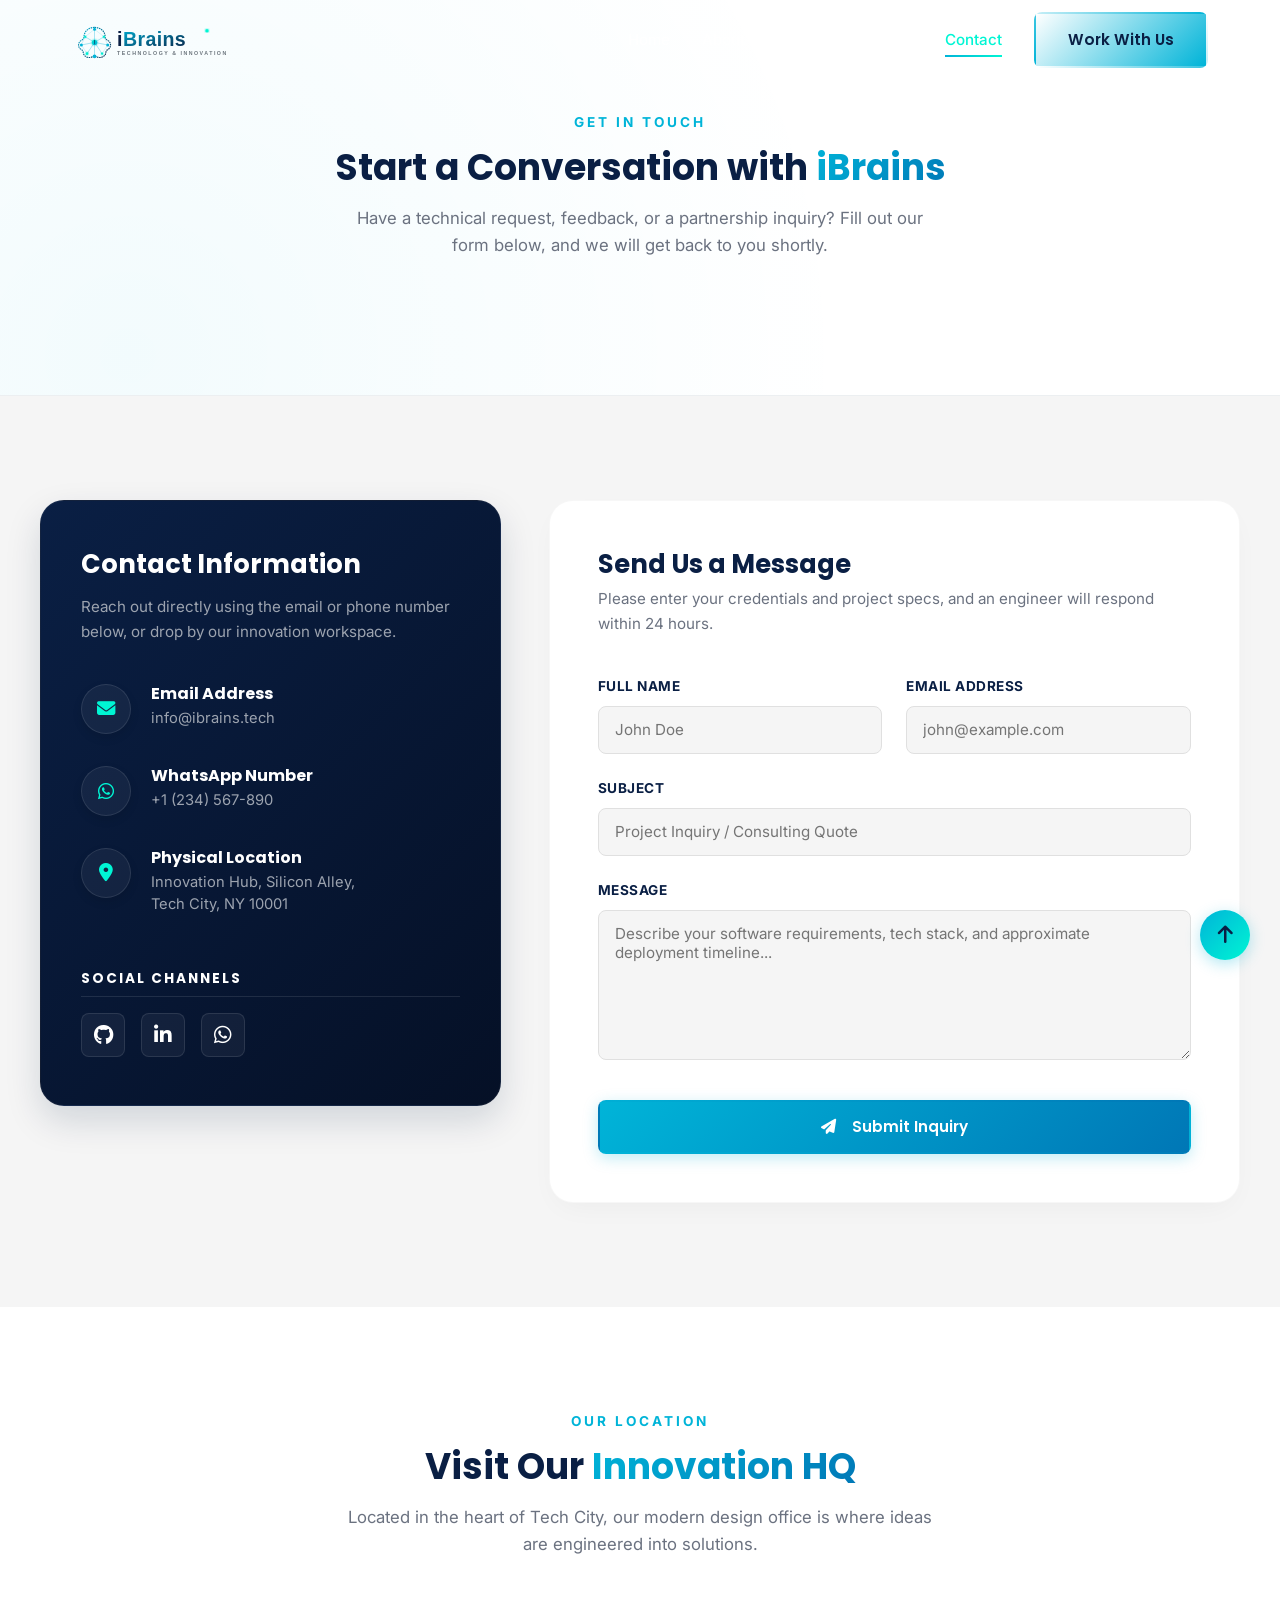
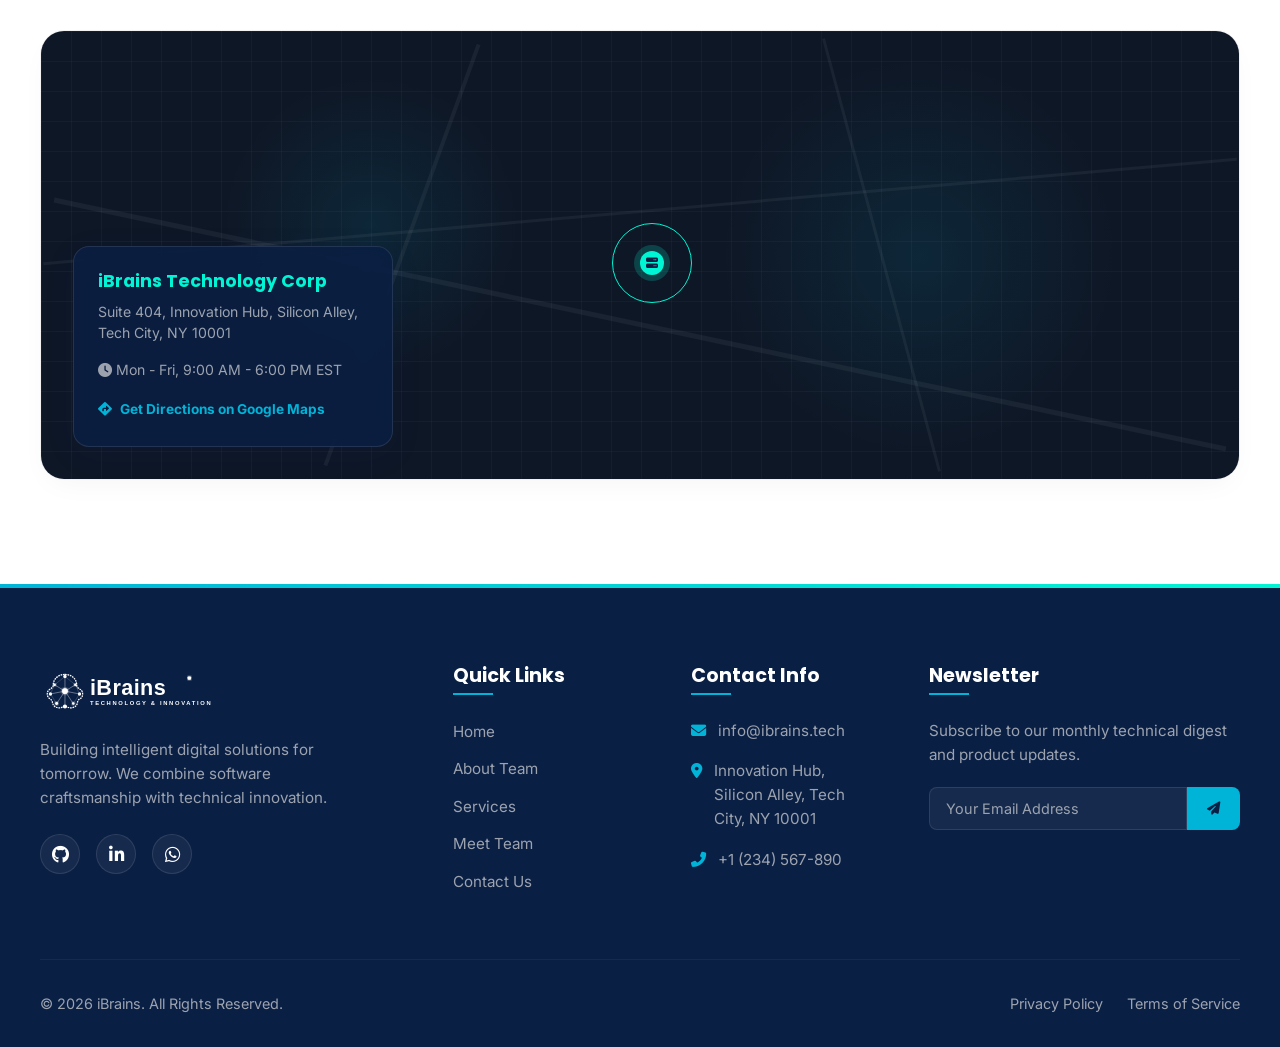
==== contact.html @ a85c8ad9 "Initial commit" ====
<!DOCTYPE html>
<html lang="en">
<head>
  <meta charset="UTF-8">
  <meta name="viewport" content="width=device-width, initial-scale=1.0">
  <meta name="description" content="Get in touch with iBrains. Submit your software inquiries, request tech quotes, or reach our development team via email, locations, and WhatsApp.">
  <title>Contact iBrains - Connect with Our Engineers</title>
  
  <!-- CSS Stylesheets -->
  <link rel="stylesheet" href="css/main.css">
  <link rel="stylesheet" href="css/contact.css">
  
  <!-- FontAwesome Icons CDN -->
  <link rel="stylesheet" href="https://cdnjs.cloudflare.com/ajax/libs/font-awesome/6.4.0/css/all.min.css">
</head>
<body style="overflow-y: hidden;">

  <!-- Page Preloader -->
  <div id="preloader">
    <div class="preloader-content">
      <div class="preloader-spinner"></div>
      <div class="preloader-text">iBRAINS</div>
    </div>
  </div>

  <!-- Sticky Navigation Header -->
  <header>
    <div class="nav-container">
      <a href="index.html" class="logo" id="header-logo-link">
        <img src="assets/logo.svg" alt="iBrains Logo">
      </a>
      <nav>
        <ul class="nav-menu" id="nav-menu-list">
          <li><a href="index.html" class="nav-link" id="nav-home">Home</a></li>
          <li><a href="about.html" class="nav-link" id="nav-about">About</a></li>
          <li><a href="services.html" class="nav-link" id="nav-services">Services</a></li>
          <li><a href="about.html#team" class="nav-link" id="nav-team">Team</a></li>
          <li><a href="contact.html" class="nav-link active" id="nav-contact">Contact</a></li>
          <li><a href="contact.html" class="btn nav-cta" id="nav-cta-btn">Work With Us</a></li>
        </ul>
      </nav>
      <button class="hamburger" id="menu-toggle" aria-label="Toggle Navigation Menu">
        <span></span>
        <span></span>
        <span></span>
      </button>
    </div>
  </header>

  <!-- Contact Hero Header -->
  <section class="contact-hero">
    <div class="container">
      <div class="section-header reveal" style="margin-bottom: 2rem;">
        <span class="section-subtitle">Get In Touch</span>
        <h2 class="section-title">Start a Conversation with <span>iBrains</span></h2>
        <p class="section-desc">Have a technical request, feedback, or a partnership inquiry? Fill out our form below, and we will get back to you shortly.</p>
      </div>
    </div>
  </section>

  <!-- Contact Grid & Details Section -->
  <section class="contact-details-section">
    <div class="container">
      <div class="contact-grid">
        
        <!-- Left Column: Contact Methods Card -->
        <div class="contact-info-card reveal-left">
          <h3>Contact Information</h3>
          <p>Reach out directly using the email or phone number below, or drop by our innovation workspace.</p>
          
          <div class="contact-methods">
            <!-- Email -->
            <div class="contact-method-item">
              <div class="contact-method-icon">
                <i class="fas fa-envelope"></i>
              </div>
              <div class="contact-method-info">
                <h4>Email Address</h4>
                <p><a href="mailto:info@ibrains.tech" id="contact-email-link">info@ibrains.tech</a></p>
              </div>
            </div>
            <!-- WhatsApp -->
            <div class="contact-method-item">
              <div class="contact-method-icon">
                <i class="fab fa-whatsapp"></i>
              </div>
              <div class="contact-method-info">
                <h4>WhatsApp Number</h4>
                <p><a href="https://wa.me/1234567890" target="_blank" id="contact-whatsapp-link">+1 (234) 567-890</a></p>
              </div>
            </div>
            <!-- Address -->
            <div class="contact-method-item">
              <div class="contact-method-icon">
                <i class="fas fa-map-marker-alt"></i>
              </div>
              <div class="contact-method-info">
                <h4>Physical Location</h4>
                <p>Innovation Hub, Silicon Alley,<br>Tech City, NY 10001</p>
              </div>
            </div>
          </div>
          
          <!-- Social Profiles -->
          <div class="contact-info-socials">
            <h4>Social Channels</h4>
            <div class="contact-social-grid">
              <a href="https://github.com/ibrains-team" target="_blank" aria-label="GitHub Organization" id="social-github"><i class="fab fa-github"></i></a>
              <a href="https://linkedin.com/company/ibrains" target="_blank" aria-label="LinkedIn" id="social-linkedin"><i class="fab fa-linkedin-in"></i></a>
              <a href="https://wa.me/1234567890" target="_blank" aria-label="WhatsApp Business" id="social-whatsapp"><i class="fab fa-whatsapp"></i></a>
            </div>
          </div>
        </div>

        <!-- Right Column: Form Card -->
        <div class="contact-form-card reveal-right">
          <h3>Send Us a Message</h3>
          <p>Please enter your credentials and project specs, and an engineer will respond within 24 hours.</p>
          
          <form id="contact-form" novalidate>
            <div class="form-row">
              <div class="form-group">
                <label for="name">Full Name</label>
                <input type="text" id="name" placeholder="John Doe" autocomplete="name">
              </div>
              <div class="form-group">
                <label for="email">Email Address</label>
                <input type="email" id="email" placeholder="john@example.com" autocomplete="email">
              </div>
            </div>
            
            <div class="form-group">
              <label for="subject">Subject</label>
              <input type="text" id="subject" placeholder="Project Inquiry / Consulting Quote">
            </div>
            
            <div class="form-group">
              <label for="message">Message</label>
              <textarea id="message" placeholder="Describe your software requirements, tech stack, and approximate deployment timeline..."></textarea>
            </div>
            
            <button type="submit" class="btn btn-primary" id="submit-btn">
              <i class="fas fa-paper-plane"></i> Submit Inquiry
            </button>
          </form>
        </div>

      </div>
    </div>
  </section>

  <!-- Interactive Map Section -->
  <section class="map-section">
    <div class="container">
      <div class="section-header reveal">
        <span class="section-subtitle">Our Location</span>
        <h2 class="section-title">Visit Our <span>Innovation HQ</span></h2>
        <p class="section-desc">Located in the heart of Tech City, our modern design office is where ideas are engineered into solutions.</p>
      </div>
      
      <!-- Styled map container -->
      <div class="map-container reveal">
        <div class="mock-map">
          <!-- Grid styling and vector path simulation -->
          <div class="mock-map-grid"></div>
          <div class="mock-map-vector vector-1"></div>
          <div class="mock-map-vector vector-2"></div>
          
          <div class="mock-map-roads">
            <div class="mock-map-road road-h1"></div>
            <div class="mock-map-road road-h2"></div>
            <div class="mock-map-road road-v1"></div>
            <div class="mock-map-road road-v2"></div>
          </div>
          
          <!-- Pulsing Map Pin -->
          <div class="mock-map-pin-wrap">
            <div class="mock-map-pulse"></div>
            <div class="mock-map-pin">
              <i class="fas fa-server"></i>
            </div>
          </div>
          
          <!-- Glassmorphic Map Info overlay -->
          <div class="mock-map-card">
            <h4>iBrains Technology Corp</h4>
            <p>Suite 404, Innovation Hub, Silicon Alley, Tech City, NY 10001</p>
            <p><i class="fas fa-clock"></i> Mon - Fri, 9:00 AM - 6:00 PM EST</p>
            <a href="https://maps.google.com" target="_blank"><i class="fas fa-directions"></i> Get Directions on Google Maps</a>
          </div>
        </div>
      </div>
    </div>
  </section>

  <!-- Interactive Scroll-to-Top Button -->
  <button class="scroll-top-btn" aria-label="Scroll back to top">
    <i class="fas fa-arrow-up"></i>
  </button>

  <!-- Footer Section -->
  <footer>
    <div class="footer-container">
      <div class="footer-about">
        <img src="assets/logo.svg" alt="iBrains Logo" class="footer-logo">
        <p>Building intelligent digital solutions for tomorrow. We combine software craftsmanship with technical innovation.</p>
        <div class="footer-socials">
          <a href="https://github.com/ibrains-team" target="_blank" aria-label="GitHub"><i class="fab fa-github"></i></a>
          <a href="https://linkedin.com/company/ibrains" target="_blank" aria-label="LinkedIn"><i class="fab fa-linkedin-in"></i></a>
          <a href="https://wa.me/1234567890" target="_blank" aria-label="WhatsApp"><i class="fab fa-whatsapp"></i></a>
        </div>
      </div>
      <div class="footer-links">
        <h3>Quick Links</h3>
        <ul>
          <li><a href="index.html">Home</a></li>
          <li><a href="about.html">About Team</a></li>
          <li><a href="services.html">Services</a></li>
          <li><a href="about.html#team">Meet Team</a></li>
          <li><a href="contact.html">Contact Us</a></li>
        </ul>
      </div>
      <div class="footer-contact">
        <h3>Contact Info</h3>
        <ul>
          <li><i class="fas fa-envelope"></i> <span>info@ibrains.tech</span></li>
          <li><i class="fas fa-map-marker-alt"></i> <span>Innovation Hub, Silicon Alley, Tech City, NY 10001</span></li>
          <li><i class="fas fa-phone-alt"></i> <span>+1 (234) 567-890</span></li>
        </ul>
      </div>
      <div class="footer-newsletter">
        <h3>Newsletter</h3>
        <p>Subscribe to our monthly technical digest and product updates.</p>
        <form class="newsletter-form" onsubmit="event.preventDefault(); alert('Thank you for subscribing!'); this.reset();">
          <input type="email" placeholder="Your Email Address" required aria-label="Email for Newsletter">
          <button type="submit" aria-label="Subscribe"><i class="fas fa-paper-plane"></i></button>
        </form>
      </div>
    </div>
    <div class="footer-bottom">
      <p>&copy; 2026 iBrains. All Rights Reserved.</p>
      <div class="footer-bottom-links">
        <a href="#">Privacy Policy</a>
        <a href="#">Terms of Service</a>
      </div>
    </div>
  </footer>

  <!-- Scripts -->
  <script src="js/main.js"></script>
  <script src="js/contact.js"></script>
</body>
</html>
---- css/main.css ----
/* 
================================================================
   iBrains Global Stylesheet
   - Theme: Tech Navy Blue & Smoke White
   - Typography: Poppins & Inter
================================================================
*/

@import url('https://fonts.googleapis.com/css2?family=Inter:wght@300;400;500;600;700&family=Poppins:wght@300;400;500;600;700;800&display=swap');

:root {
  /* Colors */
  --primary: #0A1F44;        /* Trust Navy Blue */
  --primary-rgb: 10, 31, 68;
  --secondary: #00B4D8;      /* Technology Cyan */
  --secondary-rgb: 0, 180, 216;
  --accent: #00F5D4;         /* Innovation Neon Green/Cyan */
  --accent-rgb: 0, 245, 212;
  --smoke-white: #F5F5F5;    /* Clean Smoke White */
  --white: #FFFFFF;
  
  /* Text Colors */
  --text-dark: #1F2937;
  --text-light: #F9FAFB;
  --text-muted: #6B7280;
  --text-muted-light: #9CA3AF;
  
  /* Fonts */
  --font-headings: 'Poppins', 'Montserrat', sans-serif;
  --font-body: 'Inter', 'Open Sans', sans-serif;
  
  /* Glassmorphism Styles */
  --glass-bg: rgba(255, 255, 255, 0.75);
  --glass-border: rgba(255, 255, 255, 0.4);
  --glass-shadow: 0 8px 32px 0 rgba(31, 38, 135, 0.08);
  --glass-bg-dark: rgba(10, 31, 68, 0.85);
  --glass-border-dark: rgba(255, 255, 255, 0.08);
  
  /* Grid & Spacing */
  --max-width: 1200px;
  --header-height: 80px;
  --border-radius-sm: 8px;
  --border-radius-md: 16px;
  --border-radius-lg: 24px;
  --transition: all 0.3s cubic-bezier(0.4, 0, 0.2, 1);
  --shadow: 0 10px 30px -10px rgba(0, 0, 0, 0.05);
  --shadow-hover: 0 20px 40px -15px rgba(0, 180, 216, 0.15);
}

/* ==========================================
   Resets and Base HTML
   ========================================== */
* {
  margin: 0;
  padding: 0;
  box-sizing: border-box;
}

html {
  scroll-behavior: smooth;
}

body {
  font-family: var(--font-body);
  color: var(--text-dark);
  background-color: var(--smoke-white);
  line-height: 1.6;
  overflow-x: hidden;
}

h1, h2, h3, h4, h5, h6 {
  font-family: var(--font-headings);
  font-weight: 700;
  line-height: 1.2;
}

a {
  text-decoration: none;
  color: inherit;
  transition: var(--transition);
}

img {
  max-width: 100%;
  height: auto;
  display: block;
}

ul {
  list-style: none;
}

/* ==========================================
   Page Preloader
   ========================================== */
#preloader {
  position: fixed;
  top: 0;
  left: 0;
  width: 100%;
  height: 100%;
  background-color: var(--primary);
  display: flex;
  justify-content: center;
  align-items: center;
  z-index: 9999;
  transition: opacity 0.5s ease, visibility 0.5s ease;
}

.preloader-content {
  text-align: center;
}

.preloader-spinner {
  width: 70px;
  height: 70px;
  margin: 0 auto 20px;
  border: 4px solid rgba(255, 255, 255, 0.1);
  border-left-color: var(--secondary);
  border-radius: 50%;
  animation: spin 1s linear infinite;
  position: relative;
}

.preloader-spinner::after {
  content: '';
  position: absolute;
  top: 10px;
  left: 10px;
  right: 10px;
  bottom: 10px;
  border: 4px solid transparent;
  border-top-color: var(--accent);
  border-radius: 50%;
  animation: spin 2s linear infinite;
}

.preloader-text {
  font-family: var(--font-headings);
  color: var(--white);
  font-size: 1.5rem;
  font-weight: 700;
  letter-spacing: 2px;
}

@keyframes spin {
  0% { transform: rotate(0deg); }
  100% { transform: rotate(360deg); }
}

/* ==========================================
   Header and Navigation Bar
   ========================================== */
header {
  position: fixed;
  top: 0;
  left: 0;
  width: 100%;
  height: var(--header-height);
  z-index: 1000;
  transition: var(--transition);
  display: flex;
  align-items: center;
}

header.sticky {
  height: 70px;
  background: var(--glass-bg);
  backdrop-filter: blur(12px);
  -webkit-backdrop-filter: blur(12px);
  border-bottom: 1px solid var(--glass-border);
  box-shadow: var(--glass-shadow);
}

.nav-container {
  width: 100%;
  max-width: var(--max-width);
  margin: 0 auto;
  padding: 0 2rem;
  display: flex;
  justify-content: space-between;
  align-items: center;
}

.logo {
  display: flex;
  align-items: center;
  height: 45px;
}

.logo img {
  height: 100%;
  width: auto;
}

.nav-menu {
  display: flex;
  align-items: center;
  gap: 2rem;
}

.nav-link {
  font-weight: 500;
  font-size: 0.95rem;
  color: var(--text-muted);
  position: relative;
  padding: 0.5rem 0;
}

header:not(.sticky) .nav-link {
  color: rgba(255, 255, 255, 0.8);
}

header:not(.sticky) .nav-link:hover,
header:not(.sticky) .nav-link.active {
  color: var(--accent);
}

.nav-link:hover,
.nav-link.active {
  color: var(--primary);
}

.nav-link::after {
  content: '';
  position: absolute;
  bottom: 0;
  left: 0;
  width: 0;
  height: 2px;
  background: linear-gradient(90deg, var(--secondary), var(--accent));
  transition: var(--transition);
}

.nav-link:hover::after,
.nav-link.active::after {
  width: 100%;
}

.nav-cta {
  background: linear-gradient(135deg, var(--primary), var(--secondary));
  color: var(--white);
  padding: 0.75rem 1.5rem;
  border-radius: var(--border-radius-sm);
  font-weight: 600;
  font-size: 0.9rem;
  box-shadow: 0 4px 15px rgba(0, 180, 216, 0.2);
}

header:not(.sticky) .nav-cta {
  background: linear-gradient(135deg, var(--white), var(--secondary));
  color: var(--primary);
  box-shadow: 0 4px 15px rgba(255, 255, 255, 0.1);
}

.nav-cta:hover {
  transform: translateY(-2px);
  box-shadow: 0 6px 20px rgba(0, 180, 216, 0.4);
}

/* Mobile Hamburger Menu */
.hamburger {
  display: none;
  cursor: pointer;
  background: none;
  border: none;
  outline: none;
  padding: 0.5rem;
  z-index: 1001;
}

.hamburger span {
  display: block;
  width: 25px;
  height: 3px;
  margin: 5px 0;
  background-color: var(--text-dark);
  transition: var(--transition);
}

header:not(.sticky) .hamburger span {
  background-color: var(--white);
}

/* ==========================================
   Footer
   ========================================== */
footer {
  background-color: var(--primary);
  color: var(--white);
  padding: 5rem 2rem 2rem;
  position: relative;
  overflow: hidden;
}

footer::before {
  content: '';
  position: absolute;
  top: 0;
  left: 0;
  width: 100%;
  height: 4px;
  background: linear-gradient(90deg, var(--secondary), var(--accent));
}

.footer-container {
  max-width: var(--max-width);
  margin: 0 auto;
  display: grid;
  grid-template-columns: 2fr 1fr 1fr 1.5fr;
  gap: 4rem;
  margin-bottom: 4rem;
}

.footer-about .footer-logo {
  height: 50px;
  margin-bottom: 1.5rem;
  filter: brightness(0) invert(1);
}

.footer-about p {
  color: var(--text-muted-light);
  font-size: 0.95rem;
  margin-bottom: 1.5rem;
  max-width: 320px;
}

.footer-socials {
  display: flex;
  gap: 1rem;
}

.footer-socials a {
  display: flex;
  align-items: center;
  justify-content: center;
  width: 40px;
  height: 40px;
  border-radius: 50%;
  background-color: rgba(255, 255, 255, 0.05);
  border: 1px solid rgba(255, 255, 255, 0.1);
  color: var(--white);
  font-size: 1.1rem;
}

.footer-socials a:hover {
  background-color: var(--secondary);
  border-color: var(--secondary);
  color: var(--primary);
  transform: translateY(-3px) rotate(360deg);
}

.footer-links h3, 
.footer-contact h3,
.footer-newsletter h3 {
  font-size: 1.2rem;
  margin-bottom: 1.5rem;
  position: relative;
  padding-bottom: 0.5rem;
}

.footer-links h3::after, 
.footer-contact h3::after,
.footer-newsletter h3::after {
  content: '';
  position: absolute;
  bottom: 0;
  left: 0;
  width: 40px;
  height: 2px;
  background-color: var(--secondary);
}

.footer-links ul {
  display: flex;
  flex-direction: column;
  gap: 0.75rem;
}

.footer-links a {
  color: var(--text-muted-light);
  font-size: 0.95rem;
}

.footer-links a:hover {
  color: var(--accent);
  padding-left: 5px;
}

.footer-contact ul {
  display: flex;
  flex-direction: column;
  gap: 1rem;
}

.footer-contact li {
  display: flex;
  align-items: flex-start;
  gap: 0.75rem;
  color: var(--text-muted-light);
  font-size: 0.95rem;
}

.footer-contact li i {
  color: var(--secondary);
  margin-top: 0.25rem;
}

.footer-newsletter p {
  color: var(--text-muted-light);
  font-size: 0.95rem;
  margin-bottom: 1.25rem;
}

.newsletter-form {
  display: flex;
}

.newsletter-form input {
  padding: 0.75rem 1rem;
  border: 1px solid rgba(255, 255, 255, 0.1);
  background-color: rgba(255, 255, 255, 0.05);
  color: var(--white);
  border-radius: var(--border-radius-sm) 0 0 var(--border-radius-sm);
  outline: none;
  flex: 1;
  font-family: var(--font-body);
  font-size: 0.9rem;
}

.newsletter-form input::placeholder {
  color: var(--text-muted-light);
}

.newsletter-form button {
  padding: 0.75rem 1.25rem;
  background-color: var(--secondary);
  color: var(--primary);
  border: none;
  border-radius: 0 var(--border-radius-sm) var(--border-radius-sm) 0;
  font-weight: 700;
  cursor: pointer;
  transition: var(--transition);
}

.newsletter-form button:hover {
  background-color: var(--accent);
}

.footer-bottom {
  max-width: var(--max-width);
  margin: 0 auto;
  padding-top: 2rem;
  border-top: 1px solid rgba(255, 255, 255, 0.05);
  display: flex;
  justify-content: space-between;
  align-items: center;
  flex-wrap: wrap;
  gap: 1rem;
}

.footer-bottom p {
  color: var(--text-muted-light);
  font-size: 0.9rem;
}

.footer-bottom-links {
  display: flex;
  gap: 1.5rem;
}

.footer-bottom-links a {
  color: var(--text-muted-light);
  font-size: 0.9rem;
}

.footer-bottom-links a:hover {
  color: var(--accent);
}

/* ==========================================
   Standard Buttons
   ========================================== */
.btn {
  display: inline-flex;
  align-items: center;
  justify-content: center;
  padding: 0.85rem 2rem;
  border-radius: var(--border-radius-sm);
  font-weight: 600;
  font-family: var(--font-headings);
  font-size: 0.95rem;
  cursor: pointer;
  transition: var(--transition);
  border: 2px solid transparent;
  gap: 0.5rem;
}

.btn-primary {
  background: linear-gradient(135deg, var(--secondary), #0077B6);
  color: var(--white);
  box-shadow: 0 4px 15px rgba(0, 180, 216, 0.25);
}

.btn-primary:hover {
  transform: translateY(-3px);
  box-shadow: 0 8px 25px rgba(0, 180, 216, 0.4);
}

.btn-secondary {
  background: transparent;
  color: var(--white);
  border-color: rgba(255, 255, 255, 0.4);
}

.btn-secondary:hover {
  background-color: rgba(255, 255, 255, 0.1);
  border-color: var(--white);
  transform: translateY(-3px);
}

.btn-dark {
  background: var(--primary);
  color: var(--white);
  box-shadow: var(--shadow);
}

.btn-dark:hover {
  background: #0d2959;
  transform: translateY(-3px);
  box-shadow: var(--shadow-hover);
}

.btn-light {
  background: var(--white);
  color: var(--primary);
  box-shadow: var(--shadow);
}

.btn-light:hover {
  background: var(--smoke-white);
  transform: translateY(-3px);
  box-shadow: var(--shadow-hover);
}

/* ==========================================
   Interactive Scroll-to-Top Button
   ========================================== */
.scroll-top-btn {
  position: fixed;
  bottom: -60px;
  right: 30px;
  width: 50px;
  height: 50px;
  border-radius: 50%;
  background: linear-gradient(135deg, var(--secondary), var(--accent));
  color: var(--primary);
  display: flex;
  align-items: center;
  justify-content: center;
  font-size: 1.25rem;
  cursor: pointer;
  box-shadow: 0 4px 15px rgba(0, 180, 216, 0.3);
  z-index: 99;
  border: none;
  outline: none;
  transition: bottom 0.4s cubic-bezier(0.4, 0, 0.2, 1), transform 0.2s ease;
}

.scroll-top-btn.show {
  bottom: 30px;
}

.scroll-top-btn:hover {
  transform: translateY(-5px) scale(1.05);
}

/* ==========================================
   Layout Structures & Section Headers
   ========================================== */
section {
  padding: 6.5rem 2rem;
  position: relative;
}

.container {
  max-width: var(--max-width);
  margin: 0 auto;
}

.section-header {
  text-align: center;
  margin-bottom: 4.5rem;
  display: flex;
  flex-direction: column;
  align-items: center;
}

.section-subtitle {
  font-family: var(--font-body);
  font-weight: 700;
  font-size: 0.85rem;
  letter-spacing: 3px;
  text-transform: uppercase;
  color: var(--secondary);
  margin-bottom: 0.75rem;
  display: inline-block;
  position: relative;
}

.section-title {
  font-size: 2.25rem;
  color: var(--primary);
  position: relative;
  max-width: 700px;
}

.section-title span {
  background: linear-gradient(135deg, var(--secondary), #0077B6);
  -webkit-background-clip: text;
  -webkit-text-fill-color: transparent;
}

.section-desc {
  color: var(--text-muted);
  max-width: 600px;
  margin-top: 1rem;
  font-size: 1.05rem;
}

/* Glass Card Global Class */
.glass-card {
  background: var(--glass-bg);
  backdrop-filter: blur(10px);
  -webkit-backdrop-filter: blur(10px);
  border: 1px solid var(--glass-border);
  border-radius: var(--border-radius-md);
  box-shadow: var(--glass-shadow);
  transition: var(--transition);
}

.glass-card:hover {
  transform: translateY(-5px);
  box-shadow: 0 15px 35px 0 rgba(0, 180, 216, 0.12);
  border-color: rgba(0, 180, 216, 0.3);
}

/* ==========================================
   Reveal Animations (Intersection Observer)
   ========================================== */
.reveal {
  opacity: 0;
  transform: translateY(40px);
  transition: opacity 0.8s ease, transform 0.8s ease;
}

.reveal.active {
  opacity: 1;
  transform: translateY(0);
}

.reveal-left {
  opacity: 0;
  transform: translateX(-50px);
  transition: opacity 0.8s ease, transform 0.8s ease;
}

.reveal-left.active {
  opacity: 1;
  transform: translateX(0);
}

.reveal-right {
  opacity: 0;
  transform: translateX(50px);
  transition: opacity 0.8s ease, transform 0.8s ease;
}

.reveal-right.active {
  opacity: 1;
  transform: translateX(0);
}

.delay-100 { transition-delay: 100ms; }
.delay-200 { transition-delay: 200ms; }
.delay-300 { transition-delay: 300ms; }
.delay-400 { transition-delay: 400ms; }
.delay-500 { transition-delay: 500ms; }

/* ==========================================
   Responsive Media Queries
   ========================================== */
@media (max-width: 1024px) {
  .footer-container {
    grid-template-columns: 1fr 1fr;
    gap: 3rem;
  }
}

@media (max-width: 768px) {
  :root {
    --header-height: 70px;
  }
  
  section {
    padding: 4.5rem 1.5rem;
  }
  
  .section-title {
    font-size: 1.85rem;
  }
  
  /* Mobile Menu navigation toggle */
  .hamburger {
    display: block;
  }
  
  .hamburger.active span:nth-child(1) {
    transform: rotate(45deg) translate(6px, 6px);
  }
  
  .hamburger.active span:nth-child(2) {
    opacity: 0;
  }
  
  .hamburger.active span:nth-child(3) {
    transform: rotate(-45deg) translate(5px, -5px);
  }
  
  .nav-menu {
    position: fixed;
    top: var(--header-height);
    left: -100%;
    width: 100%;
    height: calc(100vh - var(--header-height));
    background-color: var(--primary);
    flex-direction: column;
    justify-content: center;
    gap: 2.5rem;
    padding: 3rem;
    transition: var(--transition);
    z-index: 1000;
  }
  
  .nav-menu.active {
    left: 0;
  }
  
  .nav-link {
    font-size: 1.25rem;
    color: rgba(255, 255, 255, 0.7);
  }
  
  header.sticky .nav-link {
    color: rgba(255, 255, 255, 0.7);
  }
  
  header.sticky .nav-link:hover,
  header.sticky .nav-link.active {
    color: var(--accent);
  }
  
  .nav-cta {
    font-size: 1.1rem;
    width: 100%;
    text-align: center;
    max-width: 250px;
  }
  
  .footer-container {
    grid-template-columns: 1fr;
    gap: 2.5rem;
  }
  
  .footer-bottom {
    flex-direction: column;
    text-align: center;
    gap: 1.5rem;
  }
}
---- css/contact.css ----
/* 
================================================================
   iBrains Contact Page Stylesheet
================================================================
*/

/* ==========================================
   Contact Hero Header
   ========================================== */
.contact-hero {
  padding-top: calc(var(--header-height) + 2rem);
  background: radial-gradient(circle at 10% 90%, rgba(0, 180, 216, 0.05) 0%, transparent 60%), var(--white);
  border-bottom: 1px solid #ECEFF1;
}

/* ==========================================
   Contact Layout & Cards
   ========================================== */
.contact-details-section {
  background-color: var(--smoke-white);
}

.contact-grid {
  display: grid;
  grid-template-columns: 1fr 1.5fr;
  gap: 3rem;
  align-items: start;
}

/* Left Column: Contact Info Card */
.contact-info-card {
  padding: 3rem 2.5rem;
  color: var(--white);
  background: linear-gradient(135deg, var(--primary) 0%, #051026 100%);
  border-radius: var(--border-radius-lg);
  box-shadow: 0 15px 35px rgba(10, 31, 68, 0.15);
  border: 1px solid rgba(255, 255, 255, 0.05);
}

.contact-info-card h3 {
  font-size: 1.6rem;
  margin-bottom: 1rem;
  color: var(--white);
}

.contact-info-card > p {
  color: var(--text-muted-light);
  font-size: 0.95rem;
  margin-bottom: 2.5rem;
  line-height: 1.6;
}

.contact-methods {
  display: flex;
  flex-direction: column;
  gap: 2rem;
  margin-bottom: 3.5rem;
}

.contact-method-item {
  display: flex;
  gap: 1.25rem;
  align-items: flex-start;
}

.contact-method-icon {
  width: 50px;
  height: 50px;
  border-radius: 50%;
  background-color: rgba(255, 255, 255, 0.05);
  border: 1px solid rgba(255, 255, 255, 0.1);
  color: var(--accent);
  display: flex;
  align-items: center;
  justify-content: center;
  font-size: 1.15rem;
  flex-shrink: 0;
  box-shadow: 0 4px 10px rgba(0, 0, 0, 0.1);
}

.contact-method-info h4 {
  font-size: 1rem;
  color: var(--white);
  margin-bottom: 0.25rem;
}

.contact-method-info p,
.contact-method-info a {
  font-size: 0.92rem;
  color: var(--text-muted-light);
  line-height: 1.5;
}

.contact-method-info a:hover {
  color: var(--accent);
}

.contact-info-socials h4 {
  font-size: 0.85rem;
  font-weight: 700;
  text-transform: uppercase;
  color: var(--white);
  letter-spacing: 2px;
  margin-bottom: 1rem;
  border-bottom: 1px solid rgba(255, 255, 255, 0.1);
  padding-bottom: 0.5rem;
}

.contact-social-grid {
  display: flex;
  gap: 1rem;
}

.contact-social-grid a {
  width: 44px;
  height: 44px;
  border-radius: var(--border-radius-sm);
  background-color: rgba(255, 255, 255, 0.05);
  border: 1px solid rgba(255, 255, 255, 0.1);
  color: var(--white);
  display: flex;
  align-items: center;
  justify-content: center;
  font-size: 1.25rem;
  transition: var(--transition);
}

.contact-social-grid a:hover {
  transform: translateY(-3px);
  color: var(--primary);
  background-color: var(--accent);
  border-color: var(--accent);
  box-shadow: 0 5px 15px rgba(0, 245, 212, 0.4);
}

/* Right Column: Contact Form Card */
.contact-form-card {
  padding: 3rem;
  background-color: var(--white);
  border-radius: var(--border-radius-lg);
  box-shadow: var(--shadow);
  border: 1px solid rgba(0, 0, 0, 0.03);
}

.contact-form-card h3 {
  font-size: 1.6rem;
  color: var(--primary);
  margin-bottom: 0.5rem;
}

.contact-form-card > p {
  color: var(--text-muted);
  font-size: 0.95rem;
  margin-bottom: 2.5rem;
}

.form-row {
  display: grid;
  grid-template-columns: 1fr 1fr;
  gap: 1.5rem;
}

.form-group {
  margin-bottom: 1.5rem;
  display: flex;
  flex-direction: column;
  position: relative;
}

.form-group label {
  font-size: 0.85rem;
  font-weight: 700;
  color: var(--primary);
  margin-bottom: 0.5rem;
  text-transform: uppercase;
  letter-spacing: 0.5px;
}

.form-group input,
.form-group textarea {
  padding: 0.85rem 1rem;
  font-family: var(--font-body);
  font-size: 0.95rem;
  color: var(--text-dark);
  background-color: var(--smoke-white);
  border: 1.5px solid #E0E0E0;
  border-radius: var(--border-radius-sm);
  outline: none;
  transition: var(--transition);
}

.form-group input:focus,
.form-group textarea:focus {
  border-color: var(--secondary);
  background-color: var(--white);
  box-shadow: 0 0 0 3px rgba(0, 180, 216, 0.15);
}

.form-group textarea {
  resize: vertical;
  min-height: 150px;
}

/* Form Validation Error Styles */
.form-group.error input,
.form-group.error textarea {
  border-color: #EF4444;
  background-color: #FEF2F2;
}

.form-group.error input:focus,
.form-group.error textarea:focus {
  box-shadow: 0 0 0 3px rgba(239, 68, 68, 0.15);
}

.form-group.error label {
  color: #EF4444;
}

.form-group .error-msg {
  color: #EF4444;
  font-size: 0.78rem;
  font-weight: 500;
  margin-top: 0.35rem;
  animation: slideInMsg 0.25s ease forwards;
}

@keyframes slideInMsg {
  from { opacity: 0; transform: translateY(-5px); }
  to { opacity: 1; transform: translateY(0); }
}

.contact-form-card button {
  width: 100%;
  margin-top: 1rem;
}

.contact-form-card button i {
  margin-right: 0.5rem;
}

/* ==========================================
   Interactive Map Placeholder Section
   ========================================== */
.map-section {
  background-color: var(--white);
  padding: 6.5rem 2rem;
}

.map-container {
  width: 100%;
  height: 450px;
  border-radius: var(--border-radius-lg);
  overflow: hidden;
  box-shadow: var(--shadow);
  position: relative;
  border: 1px solid rgba(0, 0, 0, 0.05);
}

/* Custom styled technological mock map */
.mock-map {
  width: 100%;
  height: 100%;
  background-color: #0E1726;
  position: relative;
  overflow: hidden;
}

/* Grid lines for tech styling */
.mock-map-grid {
  position: absolute;
  top: 0;
  left: 0;
  width: 100%;
  height: 100%;
  background-image: 
    linear-gradient(rgba(255, 255, 255, 0.03) 1px, transparent 1px),
    linear-gradient(90deg, rgba(255, 255, 255, 0.03) 1px, transparent 1px);
  background-size: 30px 30px;
}

/* Abstract stylized tech map vectors */
.mock-map-vector {
  position: absolute;
  border-radius: 50%;
  background: radial-gradient(circle, rgba(0, 180, 216, 0.1) 0%, transparent 70%);
}

.vector-1 { width: 300px; height: 300px; top: 10%; left: 15%; }
.vector-2 { width: 400px; height: 400px; bottom: 5%; right: 10%; }

.mock-map-roads {
  position: absolute;
  top: 0;
  left: 0;
  width: 100%;
  height: 100%;
}

.mock-map-road {
  position: absolute;
  background-color: rgba(255, 255, 255, 0.05);
}

.road-h1 { width: 100%; height: 3px; top: 40%; left: 0; transform: rotate(-5deg); }
.road-h2 { width: 100%; height: 5px; top: 65%; left: 0; transform: rotate(12deg); }
.road-v1 { width: 4px; height: 100%; top: 0; left: 30%; transform: rotate(20deg); }
.road-v2 { width: 3px; height: 100%; top: 0; left: 70%; transform: rotate(-15deg); }

.mock-map-pin-wrap {
  position: absolute;
  top: 52%;
  left: 51%;
  transform: translate(-50%, -50%);
  display: flex;
  flex-direction: column;
  align-items: center;
  z-index: 10;
}

.mock-map-pin {
  width: 24px;
  height: 24px;
  background: var(--accent);
  border-radius: 50%;
  position: relative;
  display: flex;
  align-items: center;
  justify-content: center;
  color: var(--primary);
  font-size: 0.75rem;
  box-shadow: 0 0 0 6px rgba(0, 245, 212, 0.2);
  animation: pinBounce 2s infinite;
}

@keyframes pinBounce {
  0%, 100% { transform: translateY(0); }
  50% { transform: translateY(-8px); }
}

.mock-map-pulse {
  position: absolute;
  top: 50%;
  left: 50%;
  transform: translate(-50%, -50%);
  width: 80px;
  height: 80px;
  border: 1.5px solid var(--accent);
  border-radius: 50%;
  animation: pulseRadar 3s linear infinite;
  pointer-events: none;
}

@keyframes pulseRadar {
  0% { width: 20px; height: 20px; opacity: 1; }
  100% { width: 180px; height: 180px; opacity: 0; }
}

.mock-map-card {
  position: absolute;
  bottom: 2rem;
  left: 2rem;
  width: 320px;
  padding: 1.5rem;
  z-index: 12;
  border: 1px solid rgba(255, 255, 255, 0.1);
  background: rgba(10, 31, 68, 0.85);
  backdrop-filter: blur(10px);
  -webkit-backdrop-filter: blur(10px);
  box-shadow: var(--glass-shadow);
  border-radius: var(--border-radius-md);
  color: var(--white);
}

.mock-map-card h4 {
  font-size: 1.1rem;
  color: var(--accent);
  margin-bottom: 0.5rem;
}

.mock-map-card p {
  font-size: 0.88rem;
  color: var(--text-muted-light);
  line-height: 1.5;
  margin-bottom: 1rem;
}

.mock-map-card a {
  font-size: 0.85rem;
  font-weight: 700;
  color: var(--secondary);
  display: inline-flex;
  align-items: center;
  gap: 0.5rem;
}

.mock-map-card a:hover {
  color: var(--accent);
}

/* ==========================================
   Responsive Contact Page Styles
   ========================================== */
@media (max-width: 1024px) {
  .contact-grid {
    grid-template-columns: 1fr;
    gap: 3rem;
  }
  
  .contact-info-card {
    max-width: 600px;
    margin: 0 auto;
    width: 100%;
  }
  
  .contact-form-card {
    max-width: 800px;
    margin: 0 auto;
    width: 100%;
  }
}

@media (max-width: 768px) {
  .contact-form-card {
    padding: 2rem 1.5rem;
  }
  
  .form-row {
    grid-template-columns: 1fr;
    gap: 0;
  }
  
  .mock-map-card {
    width: calc(100% - 2rem);
    bottom: 1rem;
    left: 1rem;
    padding: 1.25rem;
  }
  
  .map-container {
    height: 380px;
  }
}
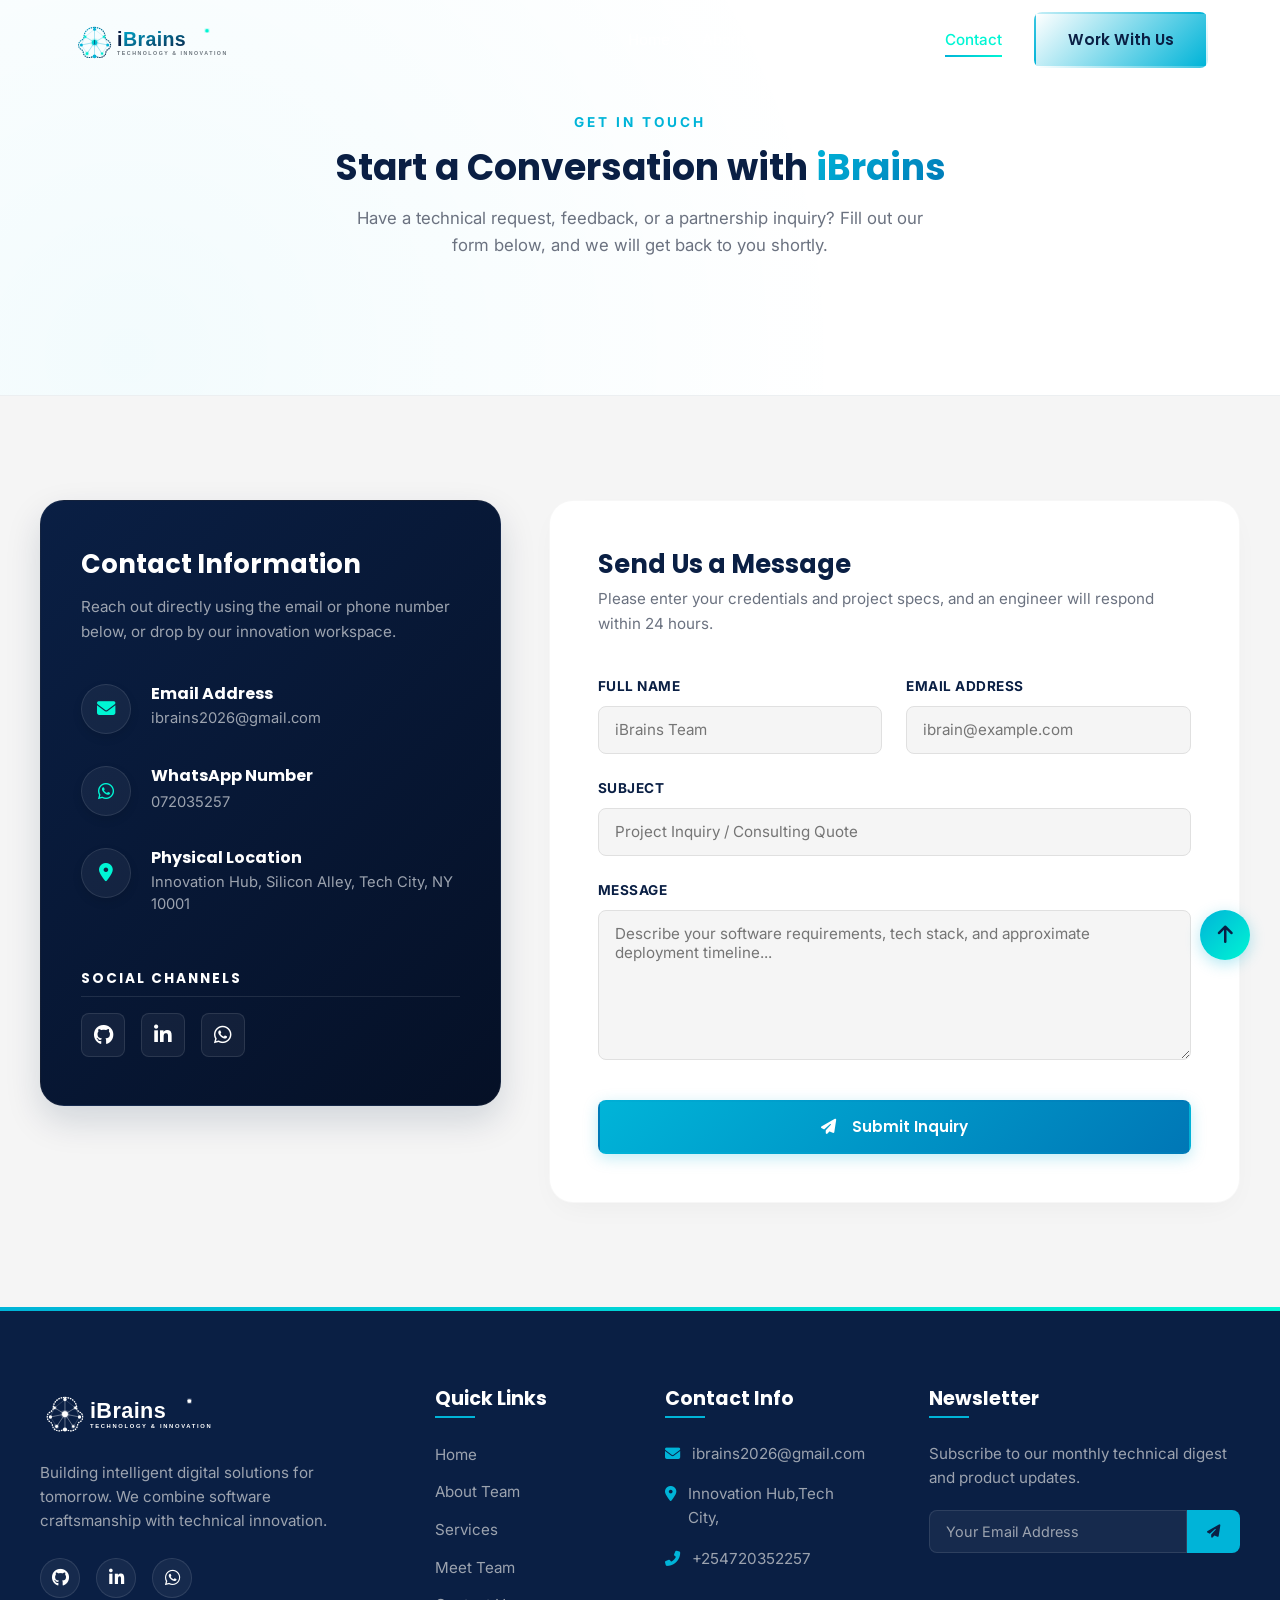
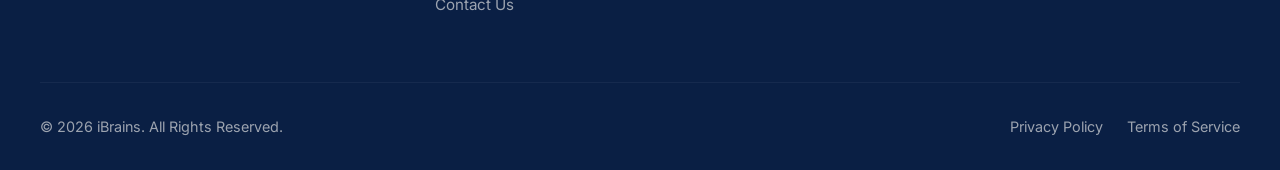
==== commit 58aa3597: "Update changes" ====
--- a/contact.html
+++ b/contact.html
@@ -76,7 +76,7 @@
               </div>
               <div class="contact-method-info">
                 <h4>Email Address</h4>
-                <p><a href="mailto:info@ibrains.tech" id="contact-email-link">info@ibrains.tech</a></p>
+                <p><a href="mailto:ibrains2026@gmail.com" id="contact-email-link">ibrains2026@gmail.com</a></p>
               </div>
             </div>
             <!-- WhatsApp -->
@@ -86,7 +86,7 @@
               </div>
               <div class="contact-method-info">
                 <h4>WhatsApp Number</h4>
-                <p><a href="https://wa.me/1234567890" target="_blank" id="contact-whatsapp-link">+1 (234) 567-890</a></p>
+<a href="https://wa.me/072035257" target="_blank" id="contact-whatsapp-link">072035257</a>
               </div>
             </div>
             <!-- Address -->
@@ -96,7 +96,7 @@
               </div>
               <div class="contact-method-info">
                 <h4>Physical Location</h4>
-                <p>Innovation Hub, Silicon Alley,<br>Tech City, NY 10001</p>
+                <p>Innovation Hub, Silicon Alley, Tech City, NY 10001</p>
               </div>
             </div>
           </div>
@@ -105,9 +105,9 @@
           <div class="contact-info-socials">
             <h4>Social Channels</h4>
             <div class="contact-social-grid">
-              <a href="https://github.com/ibrains-team" target="_blank" aria-label="GitHub Organization" id="social-github"><i class="fab fa-github"></i></a>
-              <a href="https://linkedin.com/company/ibrains" target="_blank" aria-label="LinkedIn" id="social-linkedin"><i class="fab fa-linkedin-in"></i></a>
-              <a href="https://wa.me/1234567890" target="_blank" aria-label="WhatsApp Business" id="social-whatsapp"><i class="fab fa-whatsapp"></i></a>
+              <a href="https://github.com/iBrain-Inc" target="_blank" aria-label="GitHub Organization" id="social-github"><i class="fab fa-github"></i></a>
+              <a href="https://www.linkedin.com/in/ibrain-inc-b97852416/?isSelfProfile=true" target="_blank" aria-label="LinkedIn" id="social-linkedin"><i class="fab fa-linkedin-in"></i></a>
+<a href="https://wa.me/072035257" target="_blank" aria-label="WhatsApp Business" id="social-whatsapp"><i class="fab fa-whatsapp"></i></a>
             </div>
           </div>
         </div>
@@ -117,26 +117,28 @@
           <h3>Send Us a Message</h3>
           <p>Please enter your credentials and project specs, and an engineer will respond within 24 hours.</p>
           
-          <form id="contact-form" novalidate>
+          <form id="contact-form" novalidate method="POST" action="https://formspree.io/f/mqeowdde">
+            <input type="hidden" name="_subject" value="New iBrains Contact Form Submission" />
+
             <div class="form-row">
               <div class="form-group">
                 <label for="name">Full Name</label>
-                <input type="text" id="name" placeholder="John Doe" autocomplete="name">
+                <input type="text" id="name" name="name" placeholder="iBrains Team" autocomplete="name" required>
               </div>
               <div class="form-group">
                 <label for="email">Email Address</label>
-                <input type="email" id="email" placeholder="john@example.com" autocomplete="email">
+                <input type="email" id="email" name="email" placeholder="ibrain@example.com" autocomplete="email" required>
               </div>
             </div>
             
             <div class="form-group">
               <label for="subject">Subject</label>
-              <input type="text" id="subject" placeholder="Project Inquiry / Consulting Quote">
+              <input type="text" id="subject" name="subject" placeholder="Project Inquiry / Consulting Quote" required>
             </div>
             
             <div class="form-group">
               <label for="message">Message</label>
-              <textarea id="message" placeholder="Describe your software requirements, tech stack, and approximate deployment timeline..."></textarea>
+              <textarea id="message" name="message" placeholder="Describe your software requirements, tech stack, and approximate deployment timeline..." required></textarea>
             </div>
             
             <button type="submit" class="btn btn-primary" id="submit-btn">
@@ -149,49 +151,7 @@
     </div>
   </section>
 
-  <!-- Interactive Map Section -->
-  <section class="map-section">
-    <div class="container">
-      <div class="section-header reveal">
-        <span class="section-subtitle">Our Location</span>
-        <h2 class="section-title">Visit Our <span>Innovation HQ</span></h2>
-        <p class="section-desc">Located in the heart of Tech City, our modern design office is where ideas are engineered into solutions.</p>
-      </div>
-      
-      <!-- Styled map container -->
-      <div class="map-container reveal">
-        <div class="mock-map">
-          <!-- Grid styling and vector path simulation -->
-          <div class="mock-map-grid"></div>
-          <div class="mock-map-vector vector-1"></div>
-          <div class="mock-map-vector vector-2"></div>
-          
-          <div class="mock-map-roads">
-            <div class="mock-map-road road-h1"></div>
-            <div class="mock-map-road road-h2"></div>
-            <div class="mock-map-road road-v1"></div>
-            <div class="mock-map-road road-v2"></div>
-          </div>
-          
-          <!-- Pulsing Map Pin -->
-          <div class="mock-map-pin-wrap">
-            <div class="mock-map-pulse"></div>
-            <div class="mock-map-pin">
-              <i class="fas fa-server"></i>
-            </div>
-          </div>
-          
-          <!-- Glassmorphic Map Info overlay -->
-          <div class="mock-map-card">
-            <h4>iBrains Technology Corp</h4>
-            <p>Suite 404, Innovation Hub, Silicon Alley, Tech City, NY 10001</p>
-            <p><i class="fas fa-clock"></i> Mon - Fri, 9:00 AM - 6:00 PM EST</p>
-            <a href="https://maps.google.com" target="_blank"><i class="fas fa-directions"></i> Get Directions on Google Maps</a>
-          </div>
-        </div>
-      </div>
-    </div>
-  </section>
+  
 
   <!-- Interactive Scroll-to-Top Button -->
   <button class="scroll-top-btn" aria-label="Scroll back to top">
@@ -207,7 +167,7 @@
         <div class="footer-socials">
           <a href="https://github.com/ibrains-team" target="_blank" aria-label="GitHub"><i class="fab fa-github"></i></a>
           <a href="https://linkedin.com/company/ibrains" target="_blank" aria-label="LinkedIn"><i class="fab fa-linkedin-in"></i></a>
-          <a href="https://wa.me/1234567890" target="_blank" aria-label="WhatsApp"><i class="fab fa-whatsapp"></i></a>
+          <a href="https://wa.me/072035257" target="_blank" aria-label="WhatsApp"><i class="fab fa-whatsapp"></i></a>
         </div>
       </div>
       <div class="footer-links">
@@ -220,12 +180,12 @@
           <li><a href="contact.html">Contact Us</a></li>
         </ul>
       </div>
-      <div class="footer-contact">
+          <div class="footer-contact">
         <h3>Contact Info</h3>
         <ul>
-          <li><i class="fas fa-envelope"></i> <span>info@ibrains.tech</span></li>
-          <li><i class="fas fa-map-marker-alt"></i> <span>Innovation Hub, Silicon Alley, Tech City, NY 10001</span></li>
-          <li><i class="fas fa-phone-alt"></i> <span>+1 (234) 567-890</span></li>
+          <li><i class="fas fa-envelope"></i> <span>ibrains2026@gmail.com</span></li>
+          <li><i class="fas fa-map-marker-alt"></i> <span>Innovation Hub,Tech City, </span></li>
+          <li><i class="fas fa-phone-alt"></i> <span>+254720352257</span></li>
         </ul>
       </div>
       <div class="footer-newsletter">
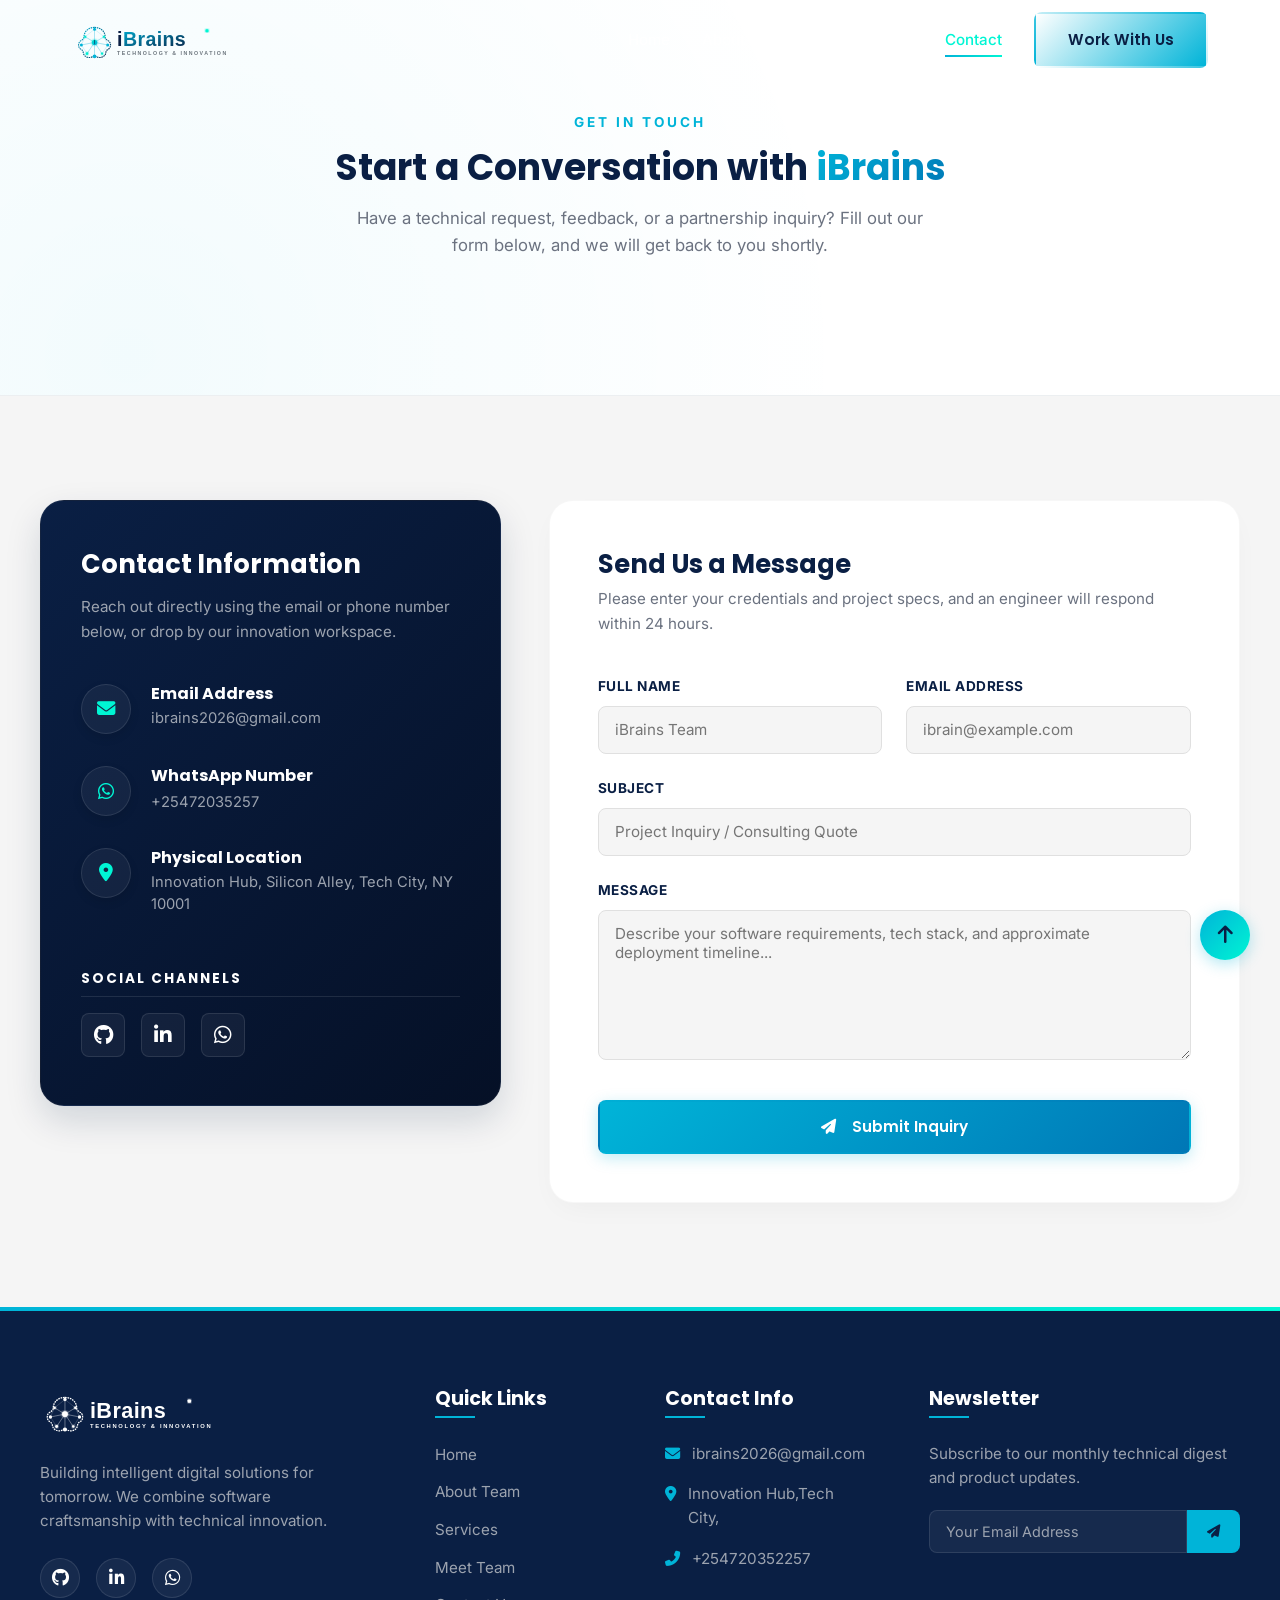
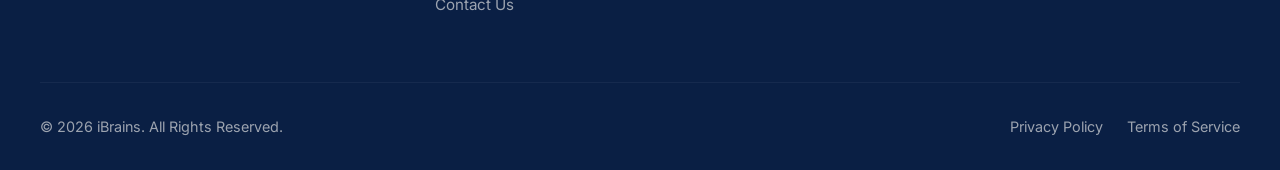
==== commit 85088844: "update" ====
--- a/contact.html
+++ b/contact.html
@@ -86,7 +86,7 @@
               </div>
               <div class="contact-method-info">
                 <h4>WhatsApp Number</h4>
-<a href="https://wa.me/072035257" target="_blank" id="contact-whatsapp-link">072035257</a>
+<a href="https://wa.me/+25472035257" target="_blank" id="contact-whatsapp-link">+25472035257</a>
               </div>
             </div>
             <!-- Address -->
@@ -107,7 +107,7 @@
             <div class="contact-social-grid">
               <a href="https://github.com/iBrain-Inc" target="_blank" aria-label="GitHub Organization" id="social-github"><i class="fab fa-github"></i></a>
               <a href="https://www.linkedin.com/in/ibrain-inc-b97852416/?isSelfProfile=true" target="_blank" aria-label="LinkedIn" id="social-linkedin"><i class="fab fa-linkedin-in"></i></a>
-<a href="https://wa.me/072035257" target="_blank" aria-label="WhatsApp Business" id="social-whatsapp"><i class="fab fa-whatsapp"></i></a>
+<a href="https://wa.me/+25472035257" target="_blank" aria-label="WhatsApp Business" id="social-whatsapp"><i class="fab fa-whatsapp"></i></a>
             </div>
           </div>
         </div>
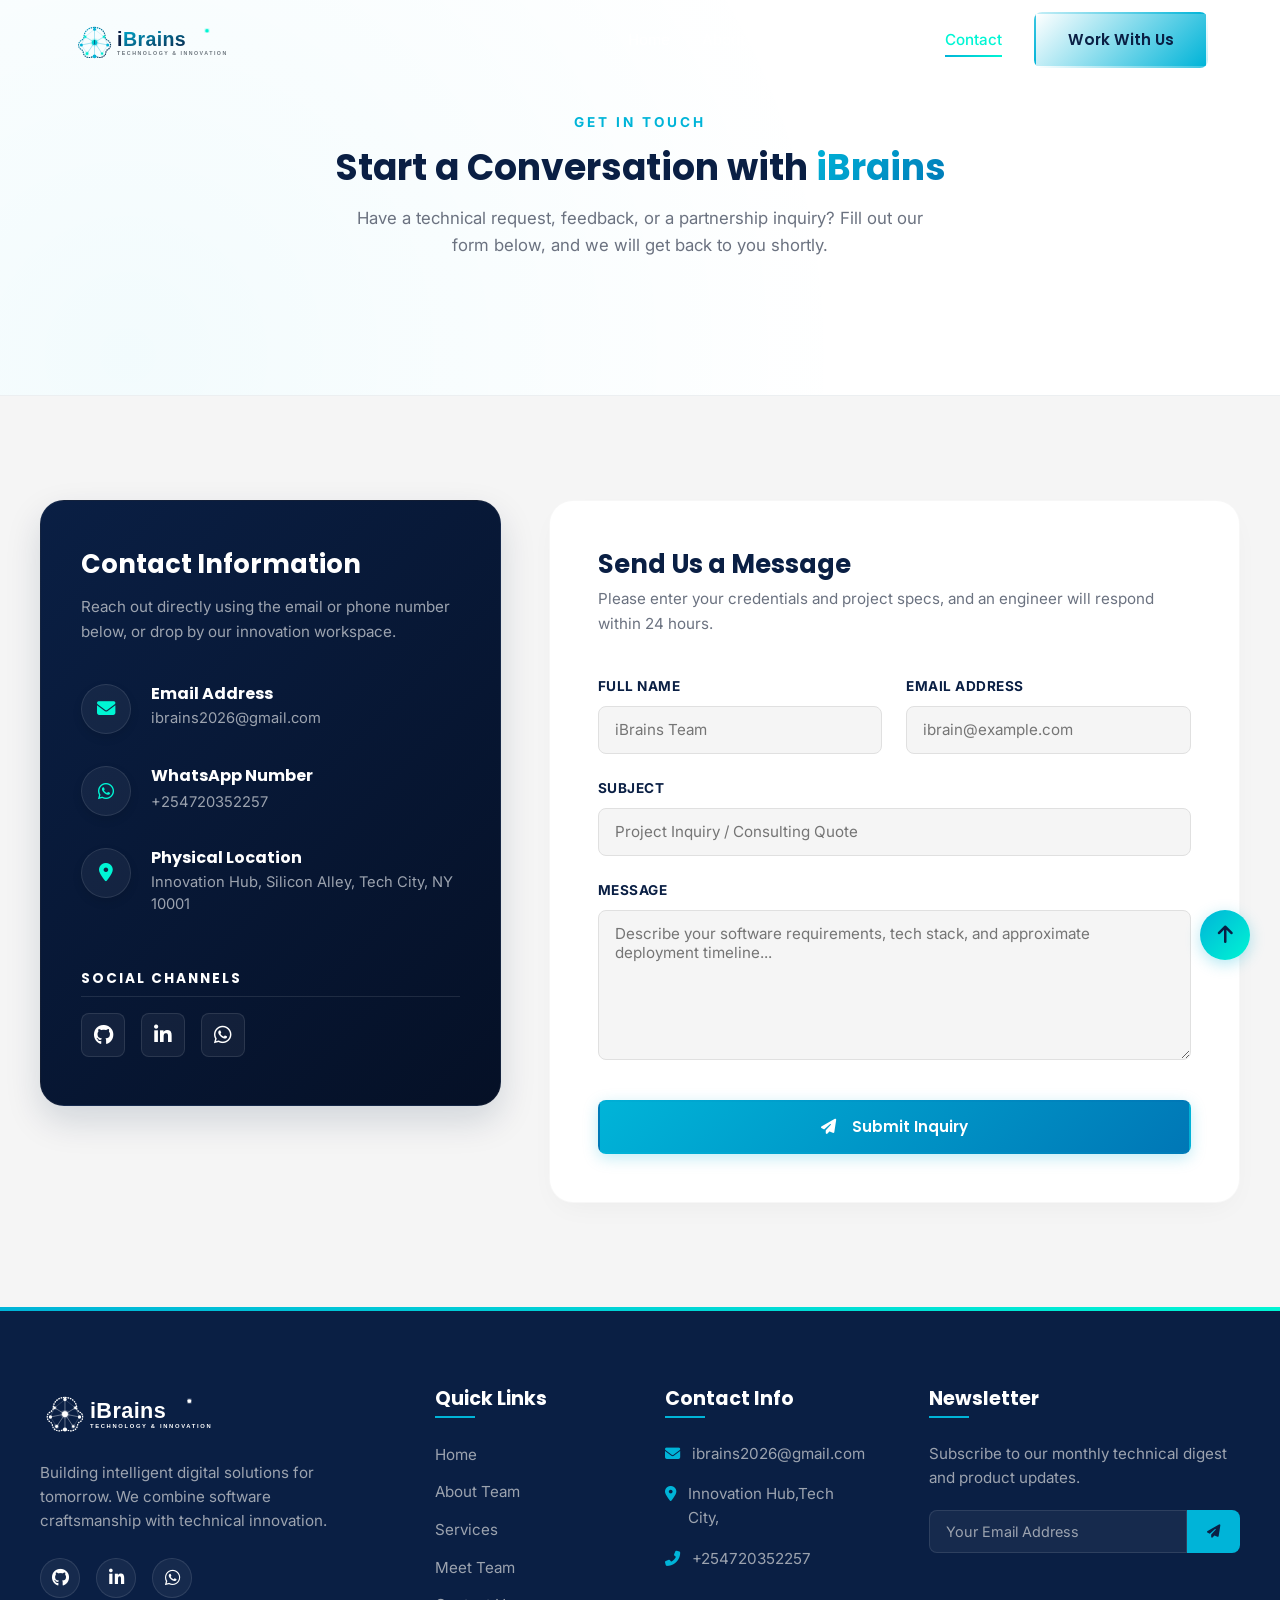
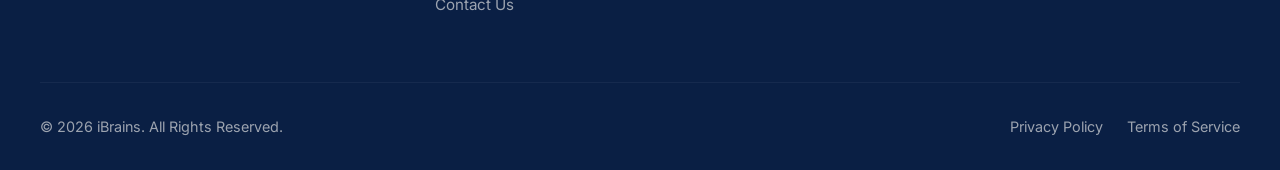
==== commit 7a6be20c: "update" ====
--- a/contact.html
+++ b/contact.html
@@ -86,7 +86,7 @@
               </div>
               <div class="contact-method-info">
                 <h4>WhatsApp Number</h4>
-<a href="https://wa.me/+25472035257" target="_blank" id="contact-whatsapp-link">+25472035257</a>
+<a href="https://wa.me/+254720352257" target="_blank" id="contact-whatsapp-link">+254720352257</a>
               </div>
             </div>
             <!-- Address -->
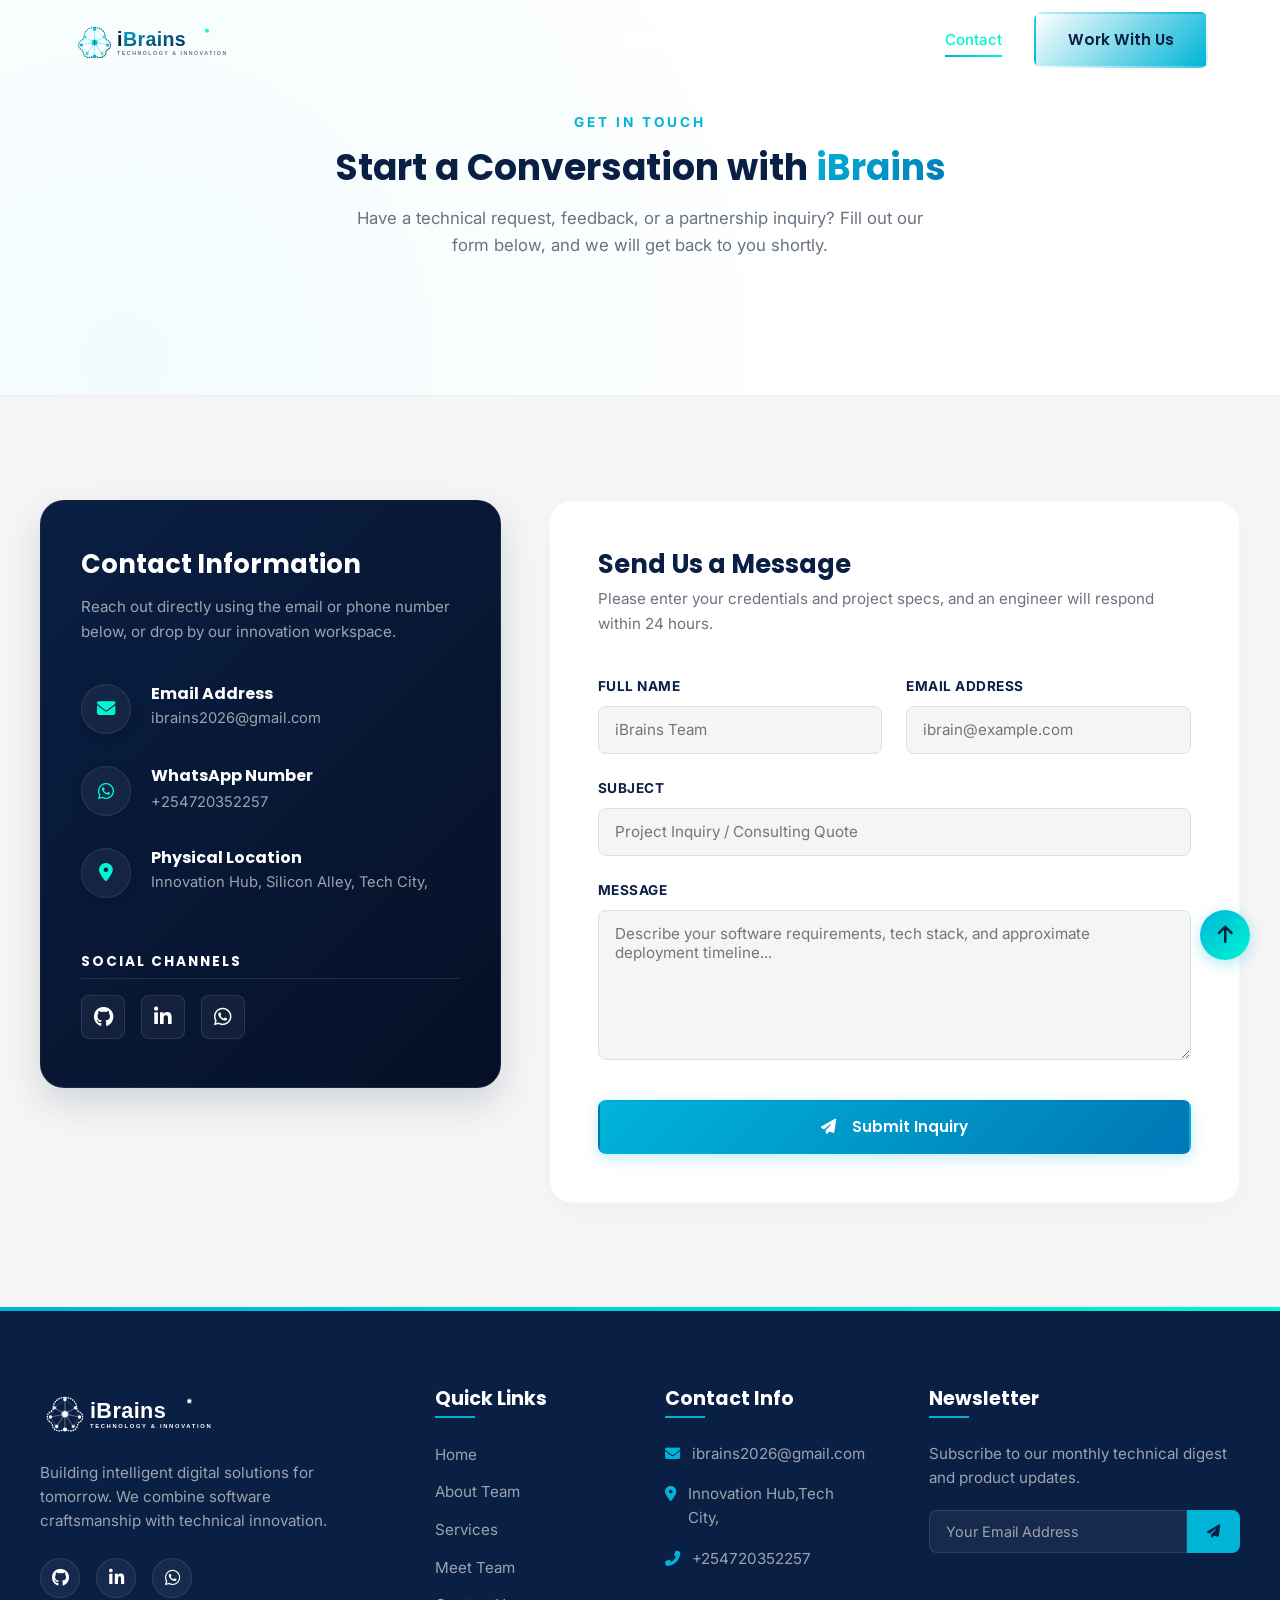
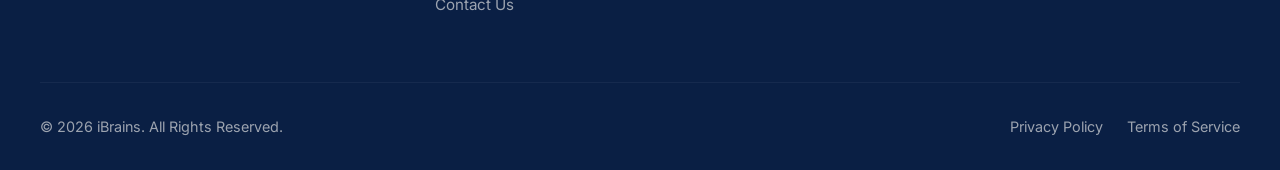
==== commit 75dffd6a: "Update changes" ====
--- a/contact.html
+++ b/contact.html
@@ -96,7 +96,7 @@
               </div>
               <div class="contact-method-info">
                 <h4>Physical Location</h4>
-                <p>Innovation Hub, Silicon Alley, Tech City, NY 10001</p>
+                <p>Innovation Hub, Silicon Alley, Tech City, </p>
               </div>
             </div>
           </div>
@@ -165,9 +165,9 @@
         <img src="assets/logo.svg" alt="iBrains Logo" class="footer-logo">
         <p>Building intelligent digital solutions for tomorrow. We combine software craftsmanship with technical innovation.</p>
         <div class="footer-socials">
-          <a href="https://github.com/ibrains-team" target="_blank" aria-label="GitHub"><i class="fab fa-github"></i></a>
-          <a href="https://linkedin.com/company/ibrains" target="_blank" aria-label="LinkedIn"><i class="fab fa-linkedin-in"></i></a>
-          <a href="https://wa.me/072035257" target="_blank" aria-label="WhatsApp"><i class="fab fa-whatsapp"></i></a>
+          <a href="https://github.com/iBrain-Inc" target="_blank" aria-label="GitHub"><i class="fab fa-github"></i></a>
+          <a href="https://www.linkedin.com/in/ibrain-inc-b97852416/?isSelfProfile=true" target="_blank" aria-label="LinkedIn"><i class="fab fa-linkedin-in"></i></a>
+          <a href="https://wa.me/+254720352257" target="_blank" aria-label="WhatsApp"><i class="fab fa-whatsapp"></i></a>
         </div>
       </div>
       <div class="footer-links">
